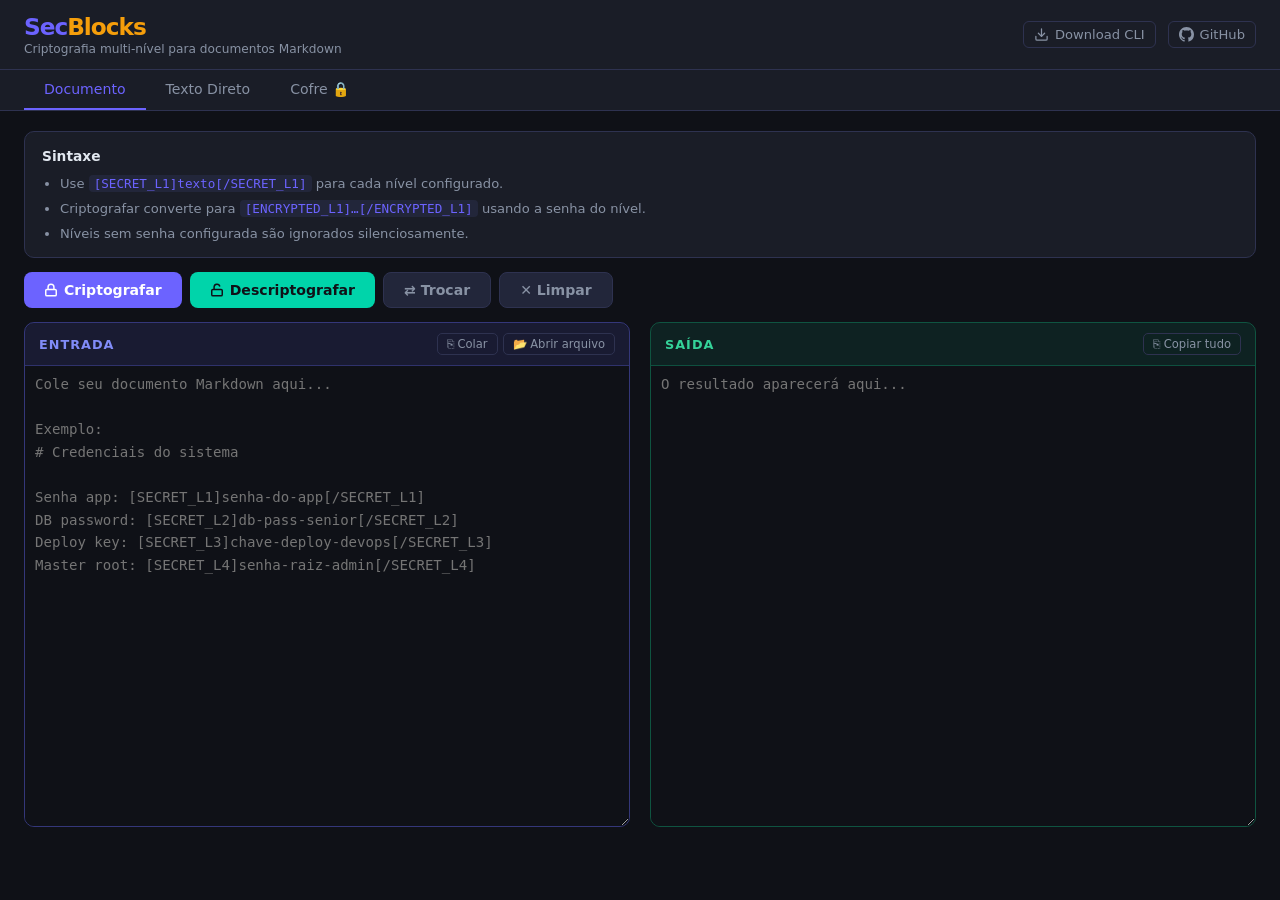
==== index.html @ f94dbf58 "deprecated deep-links in flavor to full-links" ====
<!DOCTYPE html>
<html lang="pt-BR">
<head>
  <meta charset="UTF-8" />
  <meta name="viewport" content="width=device-width, initial-scale=1.0" />
  <link rel="manifest" href="./manifest.json" />
  <meta name="theme-color" content="#6366f1" />
  <meta name="mobile-web-app-capable" content="yes" />
  <meta name="apple-mobile-web-app-capable" content="yes" />
  <meta name="apple-mobile-web-app-title" content="SecBlocks" />
  <link rel="apple-touch-icon" href="./icons/icon-192.png" />
  <title>SecBlocks — Criptografar Markdown</title>
  <link rel="stylesheet" href="./webui/styles.css" />
</head>
<body>

<header>
  <div>
    <div class="logo"><span class="sec">Sec</span><span class="blocks">Blocks</span></div>
    <div class="tagline">Criptografia multi-nível para documentos Markdown</div>
  </div>
  <div class="header-links">
    <a class="desktop-only" href="https://github.com/ricardojlrufino/SecBlocks/releases" target="_blank" rel="noopener">
      <svg xmlns="http://www.w3.org/2000/svg" width="15" height="15" viewBox="0 0 24 24" fill="none" stroke="currentColor" stroke-width="2" stroke-linecap="round" stroke-linejoin="round"><path d="M21 15v4a2 2 0 0 1-2 2H5a2 2 0 0 1-2-2v-4"/><polyline points="7 10 12 15 17 10"/><line x1="12" y1="15" x2="12" y2="3"/></svg>
      Download CLI
    </a>
    <a href="https://github.com/ricardojlrufino/SecBlocks" target="_blank" rel="noopener">
      <svg xmlns="http://www.w3.org/2000/svg" width="15" height="15" viewBox="0 0 24 24" fill="currentColor"><path d="M12 0C5.37 0 0 5.37 0 12c0 5.31 3.435 9.795 8.205 11.385.6.105.825-.255.825-.57 0-.285-.015-1.23-.015-2.235-3.015.555-3.795-.735-4.035-1.41-.135-.345-.72-1.41-1.23-1.695-.42-.225-1.02-.78-.015-.795.945-.015 1.62.87 1.845 1.23 1.08 1.815 2.805 1.305 3.495.99.105-.78.42-1.305.765-1.605-2.67-.3-5.46-1.335-5.46-5.925 0-1.305.465-2.385 1.23-3.225-.12-.3-.54-1.53.12-3.18 0 0 1.005-.315 3.3 1.23.96-.27 1.98-.405 3-.405s2.04.135 3 .405c2.295-1.56 3.3-1.23 3.3-1.23.66 1.65.24 2.88.12 3.18.765.84 1.23 1.905 1.23 3.225 0 4.605-2.805 5.625-5.475 5.925.435.375.81 1.095.81 2.22 0 1.605-.015 2.895-.015 3.3 0 .315.225.69.825.57A12.02 12.02 0 0 0 24 12c0-6.63-5.37-12-12-12z"/></svg>
      GitHub
    </a>
  </div>
</header>

<div class="tabs">
  <button class="tab-btn active" data-tab="document">Documento</button>
  <button class="tab-btn" data-tab="direct">Texto Direto</button>
  <button class="tab-btn" data-tab="vault">Cofre 🔒</button>
</div>

<div class="main">

  <!-- ── VAULT BANNER ── -->
  <div id="vault-banner" class="vault-banner">
    <span>🔒 Suas senhas estão salvas.</span>
    <button class="icon-btn" onclick="vaultUnlock()">Desbloquear cofre</button>
  </div>

  <!-- ── STATUS BAR ── -->
  <div class="status-bar" id="statusBar" style="display:none"></div>

  <!-- ══════════════ TAB: DOCUMENTO ══════════════ -->
  <div class="tab-panel active" id="tab-document">

    <div class="help-box">
      <h4>Sintaxe</h4>
      <ul>
        <li>Use <code>[SECRET_L1]texto[/SECRET_L1]</code> para cada nível configurado.</li>
        <li>Criptografar converte para <code>[ENCRYPTED_L1]…[/ENCRYPTED_L1]</code> usando a senha do nível.</li>
        <li>Níveis sem senha configurada são ignorados silenciosamente.</li>
      </ul>
    </div>

    <div class="actions">
      <button class="btn btn-encrypt" onclick="encryptDocument()">
        <svg width="14" height="14" viewBox="0 0 24 24" fill="none" stroke="currentColor" stroke-width="2.5"><rect x="3" y="11" width="18" height="11" rx="2"/><path d="M7 11V7a5 5 0 0 1 10 0v4"/></svg>
        Criptografar
      </button>
      <button class="btn btn-decrypt" onclick="decryptDocument()">
        <svg width="14" height="14" viewBox="0 0 24 24" fill="none" stroke="currentColor" stroke-width="2.5"><rect x="3" y="11" width="18" height="11" rx="2"/><path d="M7 11V7a5 5 0 0 1 9.9-1"/></svg>
        Descriptografar
      </button>
      <button class="btn btn-ghost" onclick="swapPanels()">⇄ Trocar</button>
      <button class="btn btn-ghost" onclick="clearAll()">✕ Limpar</button>
    </div>

    <div class="editor-grid">
      <div class="editor-box">
        <div class="editor-header">
          <span class="editor-title">Entrada</span>
          <div style="display:flex;gap:5px;">
            <button class="copy-btn" onclick="pasteFromClipboard()">⎘ Colar</button>
            <button class="copy-btn" onclick="openFile()">📂 Abrir arquivo</button>
            <input type="file" id="fileInput" accept=".md,.txt,text/plain,text/markdown"
                   style="display:none" onchange="loadFile(this)" />
          </div>
        </div>
        <textarea id="inputDoc" placeholder="Cole seu documento Markdown aqui...

Exemplo:
# Credenciais do sistema

Senha app: [SECRET_L1]senha-do-app[/SECRET_L1]
DB password: [SECRET_L2]db-pass-senior[/SECRET_L2]
Deploy key: [SECRET_L3]chave-deploy-devops[/SECRET_L3]
Master root: [SECRET_L4]senha-raiz-admin[/SECRET_L4]"></textarea>
      </div>

      <div class="editor-box">
        <div class="editor-header">
          <span class="editor-title">Saída</span>
          <div style="display:flex;gap:5px;">
            <button class="copy-btn" onclick="copyText('outputDoc')">⎘ Copiar tudo</button>
          </div>
        </div>
        <textarea id="outputDoc" placeholder="O resultado aparecerá aqui..." readonly></textarea>
      </div>
    </div>

  </div><!-- /tab-document -->

  <!-- ══════════════ TAB: TEXTO DIRETO ══════════════ -->
  <div class="tab-panel" id="tab-direct">

    <div class="help-box">
      <h4>Modo Texto Direto</h4>
      <ul>
        <li>Criptografe ou descriptografe texto avulso, sem precisar de um documento completo.</li>
        <li>Selecione o nível desejado — a senha configurada para ele será usada.</li>
        <li>Para descriptografar, cole o bloco <code>[ENCRYPTED_LX]…[/ENCRYPTED_LX]</code> — o nível é detectado automaticamente.</li>
      </ul>
    </div>

    <div class="direct-grid">
      <!-- ENCRYPT -->
      <div class="direct-box box-encrypt">
        <div class="direct-box-header">
          <svg width="16" height="16" viewBox="0 0 24 24" fill="none" stroke="currentColor" stroke-width="2.5"><rect x="3" y="11" width="18" height="11" rx="2"/><path d="M7 11V7a5 5 0 0 1 10 0v4"/></svg>
          <h3>Criptografar texto</h3>
        </div>
        <div class="direct-box-body">
          <div class="level-select-wrap">
            <label>Nível:</label>
            <select id="directLevel"></select>
          </div>

          <textarea id="directPlain" placeholder="Digite o texto a criptografar..."></textarea>

          <div class="row-btns">
            <button class="btn btn-encrypt" onclick="directEncrypt()">Criptografar</button>
            <button class="copy-btn" style="padding:7px 12px;" onclick="copyText('directEncResult')">⎘ Copiar</button>
            <button id="shareBtn" class="copy-btn" style="padding:7px 12px;display:none;" onclick="shareDirectLink()">🔗 Compartilhar</button>
          </div>

          <div class="editor-header"><span class="editor-title">Resultado</span></div>
          <textarea id="directEncResult" placeholder="[ENCRYPTED_LX]…[/ENCRYPTED_LX]"
                    readonly style="min-height:80px;font-size:0.78rem;"></textarea>
        </div>
      </div>

      <!-- DECRYPT -->
      <div class="direct-box box-decrypt">
        <div class="direct-box-header">
          <svg width="16" height="16" viewBox="0 0 24 24" fill="none" stroke="currentColor" stroke-width="2.5"><rect x="3" y="11" width="18" height="11" rx="2"/><path d="M7 11V7a5 5 0 0 1 9.9-1"/></svg>
          <h3>Descriptografar texto</h3>
        </div>
        <div class="direct-box-body">
          <p style="font-size:0.8rem;color:var(--muted);margin:0;">
            O nível é detectado automaticamente pela tag. Se colar apenas base64, selecione o nível manualmente.
          </p>

          <div class="level-select-wrap">
            <label>Nível (fallback):</label>
            <select id="directDecLevel"></select>
          </div>

          <textarea id="directCipher"
            placeholder="Cole [ENCRYPTED_L1]…[/ENCRYPTED_L1] ou outro nível..."></textarea>

          <div class="row-btns">
            <button class="btn btn-decrypt" onclick="directDecrypt()">Descriptografar</button>
            <button class="copy-btn" style="padding:7px 12px;" onclick="copyText('directDecResult')">⎘ Copiar</button>
          </div>

          <div class="editor-header"><span class="editor-title">Resultado</span></div>
          <textarea id="directDecResult" placeholder="Texto descriptografado aparecerá aqui..."
                    readonly style="min-height:80px;"></textarea>
        </div>
      </div>
    </div>

  </div><!-- /tab-direct -->

  <!-- ══════════════ TAB: COFRE ══════════════ -->
  <div class="tab-panel" id="tab-vault">

    <div class="vault-panel">
      <div id="vault-status-card"></div>
    </div>

    <!-- ── LEVELS PANEL ── -->
    <div class="levels-panel">
      <div class="levels-header" onclick="toggleLevels()">
        <div class="levels-title">
          <svg width="13" height="13" viewBox="0 0 24 24" fill="none" stroke="currentColor" stroke-width="2.5"><path d="M12 22s8-4 8-10V5l-8-3-8 3v7c0 6 8 10 8 10z"/></svg>
          Níveis de Segurança
          <span id="levelsSummary" style="font-weight:400;color:var(--muted);font-size:0.75rem;text-transform:none;letter-spacing:0;"></span>
        </div>
        <div style="display:flex;align-items:center;gap:8px;" onclick="event.stopPropagation()">
          <button class="icon-btn" onclick="openEnvFile()" title="Carregar senhas de um arquivo .env.secrets">📥 Carregar .env.secrets</button>
          <input type="file" id="envFileInput" accept=".env.secrets,.env,text/plain" style="display:none" onchange="loadEnvFile(this)" />
          <i class="chevron open" id="levelsChevron">▼</i>
        </div>
      </div>
      <div class="levels-body" id="levelsBody">
        <div id="levelsList"></div>

        <!-- Add level form -->
        <div class="add-level-row">
          <input type="text" id="newLevelId" placeholder="ex: L5" maxlength="6"
                 style="text-transform:uppercase;font-weight:700;"
                 onkeydown="if(event.key==='Enter') addLevel()" />
          <input type="text" id="newLevelDesc" placeholder="Descrição do nível..."
                 onkeydown="if(event.key==='Enter') addLevel()" />
          <button class="icon-btn" onclick="addLevel()">+ Adicionar nível</button>
        </div>
      </div>
    </div>

  </div><!-- /tab-vault -->

</div><!-- /main -->

<!-- ── VAULT MODAL ── -->
<div id="vault-modal-overlay" class="vault-modal-overlay" onclick="vaultModalBackdropClick(event)">
  <div class="vault-modal">
    <div class="vault-modal-header">
      <span id="vault-modal-title">Cofre</span>
      <button class="icon-btn" onclick="vaultHideModal()">✕</button>
    </div>
    <div class="vault-modal-body" id="vault-modal-body"></div>
  </div>
</div>
<script src="./webui/app.js"></script>
</body>
</html>
---- webui/styles.css ----
*, *::before, *::after { box-sizing: border-box; margin: 0; padding: 0; }

    :root {
      --bg: #0f1117;
      --surface: #1a1d27;
      --surface2: #22263a;
      --border: #2e3250;
      --accent: #6c63ff;
      --success: #00d4aa;
      --danger: #ff4d6d;
      --text: #e2e8f0;
      --muted: #8892a4;
      --font: 'Segoe UI', system-ui, sans-serif;
      --mono: 'Cascadia Code', 'Fira Code', 'Consolas', monospace;
      --z-modal: 1000;
    }

    body {
      background: var(--bg);
      color: var(--text);
      font-family: var(--font);
      min-height: 100vh;
      display: flex;
      flex-direction: column;
    }

    /* ── Header ── */
    header {
      background: var(--surface);
      border-bottom: 1px solid var(--border);
      padding: 13px 24px;
      display: flex;
      align-items: center;
      justify-content: space-between;
    }
    .logo { font-size: 1.45rem; font-weight: 800; letter-spacing: -1px; }
    .logo .sec { color: var(--accent); }
    .logo .blocks { color: #f59e0b; }
    .tagline { font-size: 0.76rem; color: var(--muted); margin-top: 2px; }
    .header-links { display: flex; gap: 12px; align-items: center; }
    .header-links a {
      display: flex; align-items: center; gap: 6px;
      font-size: 0.82rem; color: var(--muted); text-decoration: none;
      padding: 5px 10px; border-radius: 6px; border: 1px solid var(--border);
      transition: color 0.2s, border-color 0.2s;
    }
    .header-links a:hover { color: var(--accent); border-color: var(--accent); }
    .header-links a svg { flex-shrink: 0; }
    @media (max-width: 600px) { .header-links a.desktop-only { display: none; } }

    /* ── Tabs ── */
    .tabs {
      display: flex;
      background: var(--surface);
      border-bottom: 1px solid var(--border);
      padding: 0 24px;
    }
    .tab-btn {
      padding: 11px 20px;
      background: none;
      border: none;
      border-bottom: 2px solid transparent;
      color: var(--muted);
      font-size: 0.88rem;
      cursor: pointer;
      transition: all 0.2s;
      font-family: var(--font);
    }
    .tab-btn:hover { color: var(--text); }
    .tab-btn.active { color: var(--accent); border-bottom-color: var(--accent); }

    .main { flex: 1; padding: 20px 24px; max-width: 1280px; margin: 0 auto; width: 100%; }

    .tab-panel { display: none; }
    .tab-panel.active { display: block; }

    /* ── Levels panel ── */
    .levels-panel {
      background: var(--surface);
      border: 1px solid var(--border);
      border-radius: 10px;
      margin-bottom: 14px;
      overflow: hidden;
    }

    .levels-header {
      display: flex;
      align-items: center;
      justify-content: space-between;
      padding: 11px 16px;
      cursor: pointer;
      user-select: none;
      gap: 10px;
    }
    .levels-header:hover { background: var(--surface2); }

    .levels-title {
      font-size: 0.82rem;
      font-weight: 600;
      color: var(--muted);
      text-transform: uppercase;
      letter-spacing: 0.5px;
      display: flex;
      align-items: center;
      gap: 8px;
    }

    .levels-body {
      border-top: 1px solid var(--border);
      padding: 12px 14px;
      display: flex;
      flex-direction: column;
      gap: 8px;
    }
    .levels-body.collapsed { display: none; }

    .level-row {
      display: grid;
      grid-template-columns: auto 1fr auto auto;
      gap: 10px;
      align-items: center;
      background: var(--surface2);
      border: 1px solid var(--border);
      border-radius: 8px;
      padding: 8px 12px;
    }

    .level-badge {
      font-family: var(--mono);
      font-size: 0.78rem;
      font-weight: 700;
      padding: 3px 9px;
      border-radius: 5px;
      letter-spacing: 0.3px;
      white-space: nowrap;
    }

    .level-info {
      display: flex;
      flex-direction: column;
      gap: 1px;
      min-width: 0;
    }
    .level-desc {
      font-size: 0.82rem;
      color: var(--text);
      white-space: nowrap;
      overflow: hidden;
      text-overflow: ellipsis;
    }
    .level-tag {
      font-family: var(--mono);
      font-size: 0.72rem;
      color: var(--muted);
    }

    .level-pass-wrap {
      display: flex;
      gap: 5px;
      align-items: center;
      min-width: 200px;
    }

    input[type="password"], input[type="text"], textarea {
      background: var(--bg);
      border: 1px solid var(--border);
      border-radius: 6px;
      color: var(--text);
      font-family: var(--mono);
      font-size: 0.88rem;
      padding: 7px 10px;
      outline: none;
      transition: border-color 0.2s;
      width: 100%;
    }
    input:focus, textarea:focus { border-color: var(--accent); }

    .icon-btn {
      background: var(--surface);
      border: 1px solid var(--border);
      border-radius: 6px;
      color: var(--muted);
      cursor: pointer;
      font-size: 0.82rem;
      padding: 6px 9px;
      white-space: nowrap;
      transition: all 0.2s;
      flex-shrink: 0;
    }
    .icon-btn:hover { border-color: var(--accent); color: var(--text); }
    .icon-btn.del:hover { border-color: var(--danger); color: var(--danger); }

    /* Add-level form */
    .add-level-row {
      display: grid;
      grid-template-columns: 80px 1fr auto;
      gap: 8px;
      align-items: center;
      padding-top: 4px;
      border-top: 1px solid var(--border);
      margin-top: 4px;
    }
    .add-level-row input[type="text"] { font-size: 0.85rem; }

    @media (max-width: 600px) {
      /* level-row: badge + info na 1ª linha, senha abaixo; delete oculto */
      .level-row {
        grid-template-columns: auto 1fr;
      }
      .level-row .icon-btn.del { display: none; }
      .level-pass-wrap {
        grid-column: 1 / -1;
        min-width: 0;
      }

      /* add-level: inputs na 1ª linha, botão na 2ª */
      .add-level-row {
        grid-template-columns: 70px 1fr;
      }
      .add-level-row .icon-btn {
        grid-column: 1 / -1;
      }

      /* header: permite quebrar se necessário */
      .levels-header { flex-wrap: wrap; gap: 8px; }
    }

    /* ── Status bar ── */
    .status-bar {
      background: var(--surface);
      border: 1px solid var(--border);
      border-radius: 8px;
      padding: 9px 14px;
      font-size: 0.82rem;
      color: var(--muted);
      margin-bottom: 14px;
      min-height: 37px;
      display: flex;
      align-items: center;
      gap: 8px;
    }
    .status-bar.ok   { border-color: var(--success); color: var(--success); }
    .status-bar.err  { border-color: var(--danger);  color: var(--danger);  }
    .status-bar.info { border-color: var(--accent);  color: var(--accent);  }

    /* ── Action buttons ── */
    .actions { display: flex; gap: 8px; margin-bottom: 14px; flex-wrap: wrap; }

    .btn {
      padding: 9px 20px;
      border-radius: 8px;
      border: none;
      cursor: pointer;
      font-size: 0.88rem;
      font-family: var(--font);
      font-weight: 600;
      transition: all 0.15s;
      display: flex;
      align-items: center;
      gap: 6px;
    }
    .btn:hover { transform: translateY(-1px); filter: brightness(1.1); }
    .btn:disabled { opacity: 0.4; cursor: not-allowed; transform: none !important; filter: none !important; }

    .btn-encrypt { background: var(--accent); color: #fff; }
    .btn-decrypt { background: var(--success); color: #0f1117; }
    .btn-ghost {
      background: var(--surface2);
      border: 1px solid var(--border);
      color: var(--muted);
    }
    .btn-ghost:hover { border-color: var(--accent); color: var(--text); }

    /* ── Editor ── */
    .editor-grid {
      display: grid;
      grid-template-columns: 1fr 1fr;
      gap: 20px;
    }
    @media (max-width: 800px) { .editor-grid { grid-template-columns: 1fr; } }

    .editor-box {
      display: flex;
      flex-direction: column;
      gap: 0;
      border-radius: 10px;
      overflow: hidden;
      border: 1px solid var(--border);
    }

    /* ENTRADA — azul/roxo */
    .editor-box:first-child { border-color: rgba(99,102,241,0.45); }
    .editor-box:first-child .editor-header {
      background: rgba(99,102,241,0.12);
      border-bottom: 1px solid rgba(99,102,241,0.3);
    }
    .editor-box:first-child .editor-title { color: #818cf8; }

    /* SAÍDA — verde */
    .editor-box:last-child { border-color: rgba(16,185,129,0.4); }
    .editor-box:last-child .editor-header {
      background: rgba(16,185,129,0.1);
      border-bottom: 1px solid rgba(16,185,129,0.3);
    }
    .editor-box:last-child .editor-title { color: #34d399; }

    .editor-header {
      display: flex;
      justify-content: space-between;
      align-items: center;
      padding: 10px 14px;
    }
    .editor-title {
      font-size: 0.8rem;
      font-weight: 700;
      text-transform: uppercase;
      letter-spacing: 1px;
    }

    .editor-box textarea {
      border: none !important;
      border-radius: 0 !important;
      outline: none !important;
    }

    .copy-btn {
      background: none;
      border: 1px solid var(--border);
      border-radius: 5px;
      color: var(--muted);
      cursor: pointer;
      font-size: 0.72rem;
      padding: 3px 9px;
      transition: all 0.2s;
      font-family: var(--font);
    }
    .copy-btn:hover { border-color: var(--success); color: var(--success); }
    .copy-btn.copied { border-color: var(--success); color: var(--success); }

    textarea {
      flex: 1;
      min-height: 460px;
      resize: vertical;
      line-height: 1.6;
    }

    /* ── Help box ── */
    .help-box {
      background: var(--surface);
      border: 1px solid var(--border);
      border-radius: 10px;
      padding: 13px 17px;
      margin-bottom: 14px;
      font-size: 0.82rem;
      line-height: 1.6;
      color: var(--muted);
    }
    .help-box h4 { color: var(--text); margin-bottom: 6px; font-size: 0.86rem; }
    .help-box code {
      font-family: var(--mono);
      background: var(--surface2);
      padding: 1px 5px;
      border-radius: 4px;
      font-size: 0.79rem;
      color: var(--accent);
    }
    .help-box ul { padding-left: 18px; display: flex; flex-direction: column; gap: 4px; }

    /* ── Direct mode ── */
    .direct-grid {
      display: grid;
      grid-template-columns: 1fr 1fr;
      gap: 16px;
    }
    @media (max-width: 800px) { .direct-grid { grid-template-columns: 1fr; } }

    .direct-box {
      background: var(--surface);
      border: 1px solid var(--border);
      border-radius: 10px;
      overflow: hidden;
      display: flex;
      flex-direction: column;
      gap: 0;
    }
    .direct-box-header {
      display: flex;
      align-items: center;
      gap: 10px;
      padding: 12px 16px;
      border-bottom: 1px solid var(--border);
    }
    .direct-box-header svg { flex-shrink: 0; }
    .direct-box-header h3 {
      font-size: 0.9rem;
      font-weight: 700;
      margin: 0;
      letter-spacing: -0.2px;
    }
    .direct-box-body {
      padding: 16px;
      display: flex;
      flex-direction: column;
      gap: 10px;
    }
    .direct-box textarea { min-height: 110px; }

    /* Encrypt — azul/roxo */
    .direct-box.box-encrypt { border-color: rgba(99,102,241,0.45); }
    .direct-box.box-encrypt .direct-box-header {
      background: rgba(99,102,241,0.12);
      border-bottom-color: rgba(99,102,241,0.3);
    }
    .direct-box.box-encrypt .direct-box-header h3 { color: #818cf8; }
    .direct-box.box-encrypt .direct-box-header svg { color: #818cf8; }

    /* Decrypt — verde */
    .direct-box.box-decrypt { border-color: rgba(16,185,129,0.4); }
    .direct-box.box-decrypt .direct-box-header {
      background: rgba(16,185,129,0.1);
      border-bottom-color: rgba(16,185,129,0.3);
    }
    .direct-box.box-decrypt .direct-box-header h3 { color: #34d399; }
    .direct-box.box-decrypt .direct-box-header svg { color: #34d399; }

    .level-select-wrap {
      display: flex;
      align-items: center;
      gap: 8px;
      flex-wrap: wrap;
    }
    .level-select-wrap label { font-size: 0.78rem; color: var(--muted); white-space: nowrap; }
    select {
      background: var(--bg);
      border: 1px solid var(--border);
      border-radius: 6px;
      color: var(--text);
      font-family: var(--mono);
      font-size: 0.84rem;
      padding: 6px 10px;
      outline: none;
      cursor: pointer;
    }
    select:focus { border-color: var(--accent); }

    .row-btns { display: flex; gap: 8px; align-items: center; flex-wrap: wrap; }

    /* chevron */
    .chevron { transition: transform 0.2s; font-style: normal; font-size: 0.75rem; color: var(--muted); }
    .chevron.open { transform: rotate(180deg); }

    /* ── Vault Banner ── */
    .vault-banner {
      display: none;
      align-items: center;
      justify-content: space-between;
      gap: 10px;
      background: var(--surface);
      border: 1px solid var(--accent);
      border-radius: 8px;
      padding: 9px 14px;
      font-size: 0.82rem;
      color: var(--accent);
      margin-bottom: 14px;
    }
    .vault-banner span { display: flex; align-items: center; gap: 6px; }

    /* ── Vault Tab Panel ── */
    .vault-panel {
      max-width: 560px;
      margin: 40px auto 0;
      display: flex;
      flex-direction: column;
      align-items: center;
      gap: 16px;
      text-align: center;
    }
    .vault-state-icon { font-size: 3rem; line-height: 1; }
    .vault-state-title { font-size: 1.1rem; font-weight: 700; color: var(--text); margin: 0; }
    .vault-state-desc { font-size: 0.85rem; color: var(--muted); margin: 0; }
    .vault-actions { display: flex; gap: 8px; flex-wrap: wrap; justify-content: center; }

    /* ── Vault Buttons ── */
    .btn-vault  { background: var(--accent); color: #fff; }
    .btn-danger { background: var(--danger);  color: #fff; }

    /* ── Vault Modal ── */
    .vault-modal-overlay {
      display: none;
      position: fixed;
      inset: 0;
      background: rgba(0,0,0,.65);
      z-index: var(--z-modal);
      align-items: center;
      justify-content: center;
    }
    .vault-modal {
      background: var(--surface);
      border: 1px solid var(--border);
      border-radius: 12px;
      padding: 24px;
      min-width: min(320px, 90vw);
      max-width: 420px;
      width: 90%;
      display: flex;
      flex-direction: column;
      gap: 16px;
    }
    .vault-modal-header {
      display: flex;
      align-items: center;
      justify-content: space-between;
    }
    .vault-modal-header span {
      font-weight: 700;
      font-size: 1rem;
      color: var(--text);
    }
    .vault-modal-body { display: flex; flex-direction: column; gap: 12px; }
    .vault-modal-msg  { color: var(--muted); font-size: 0.88rem; margin: 0; }
    .vault-modal-hint { color: var(--muted); font-size: 0.82rem; margin: 0; }
    .vault-modal-btns { display: flex; gap: 8px; flex-wrap: wrap; }

    /* ── PIN Input ── */
    .vault-pin-wrap { display: flex; flex-direction: column; gap: 4px; }
    .vault-pin-wrap label { font-size: 0.8rem; color: var(--muted); }
    .vault-pin-input { letter-spacing: 4px; font-size: 1.1rem; text-align: center; }
    .vault-pin-err  { color: var(--danger); font-size: 0.8rem; margin: 0; }
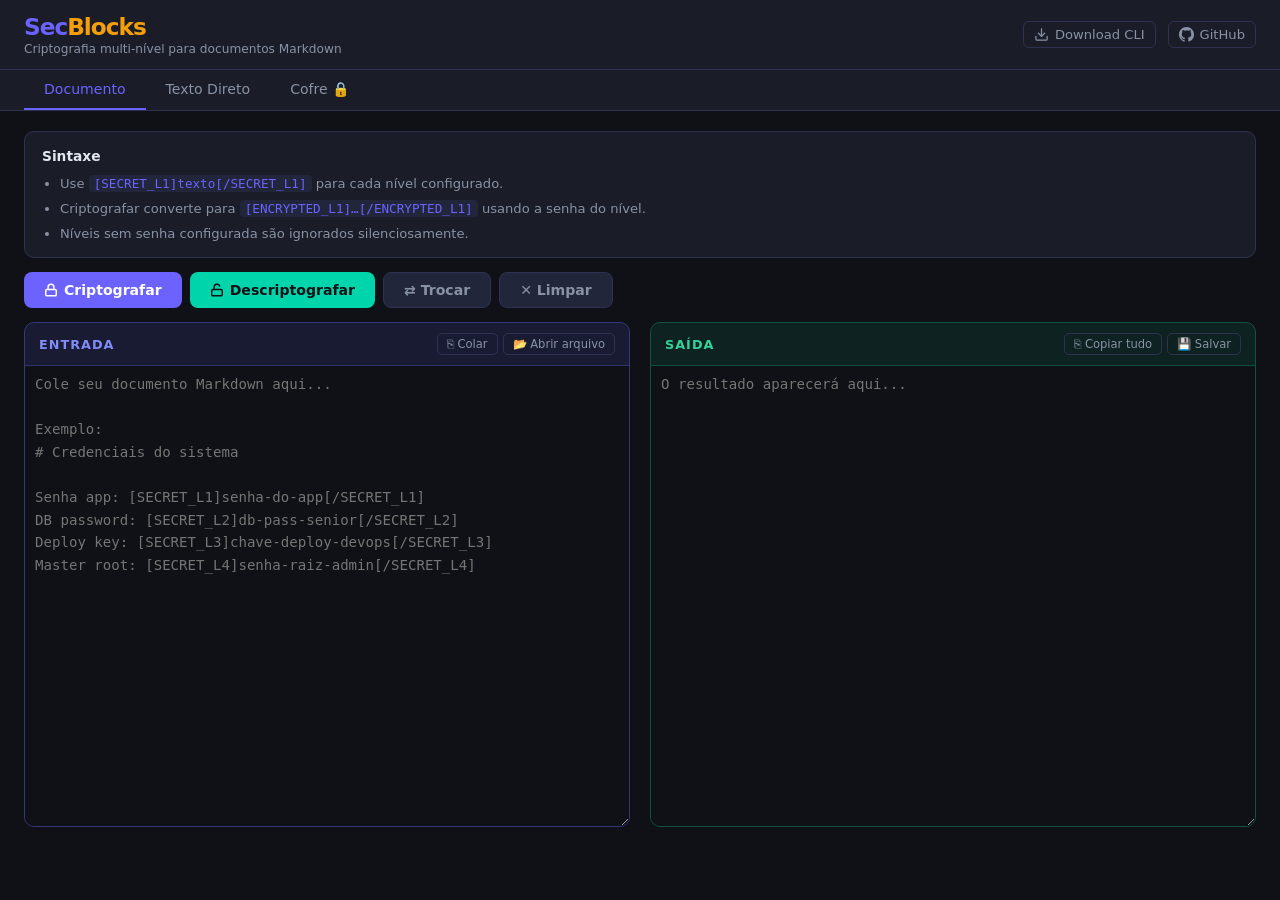
==== commit 068e4ec5: "fix: save keys on  vault creation" ====
--- a/index.html
+++ b/index.html
@@ -100,6 +100,7 @@
           <span class="editor-title">Saída</span>
           <div style="display:flex;gap:5px;">
             <button class="copy-btn" onclick="copyText('outputDoc')">⎘ Copiar tudo</button>
+            <button class="copy-btn" onclick="saveFile('outputDoc')">💾 Salvar</button>
           </div>
         </div>
         <textarea id="outputDoc" placeholder="O resultado aparecerá aqui..." readonly></textarea>
@@ -183,12 +184,14 @@
   <!-- ══════════════ TAB: COFRE ══════════════ -->
   <div class="tab-panel" id="tab-vault">
 
-    <div class="vault-panel">
-      <div id="vault-status-card"></div>
-    </div>
-
-    <!-- ── LEVELS PANEL ── -->
-    <div class="levels-panel">
+    <div class="vault-layout">
+
+      <div class="vault-panel">
+        <div id="vault-status-card"></div>
+      </div>
+
+      <!-- ── LEVELS PANEL ── -->
+      <div class="levels-panel">
       <div class="levels-header" onclick="toggleLevels()">
         <div class="levels-title">
           <svg width="13" height="13" viewBox="0 0 24 24" fill="none" stroke="currentColor" stroke-width="2.5"><path d="M12 22s8-4 8-10V5l-8-3-8 3v7c0 6 8 10 8 10z"/></svg>
@@ -213,8 +216,13 @@
                  onkeydown="if(event.key==='Enter') addLevel()" />
           <button class="icon-btn" onclick="addLevel()">+ Adicionar nível</button>
         </div>
-      </div>
-    </div>
+        <div id="vault-save-wrap" style="display:none;padding-top:4px;border-top:1px solid var(--border);margin-top:4px;">
+          <button class="btn btn-vault" style="width:100%;" onclick="vaultSave()">Salvar no cofre</button>
+        </div>
+      </div>
+    </div><!-- /levels-panel -->
+
+    </div><!-- /vault-layout -->
 
   </div><!-- /tab-vault -->
 
@@ -230,6 +238,7 @@
     <div class="vault-modal-body" id="vault-modal-body"></div>
   </div>
 </div>
+<script src="./webui/qrcode.min.js"></script>
 <script src="./webui/app.js"></script>
 </body>
 </html>
--- a/webui/styles.css
+++ b/webui/styles.css
@@ -465,24 +465,112 @@
     }
     .vault-banner span { display: flex; align-items: center; gap: 6px; }
 
+    /* ── Vault Layout ── */
+    .vault-layout {
+      display: grid;
+      grid-template-columns: 380px 1fr;
+      gap: 20px;
+      align-items: start;
+    }
+    @media (max-width: 800px) {
+      .vault-layout { grid-template-columns: 1fr; }
+    }
+
     /* ── Vault Tab Panel ── */
     .vault-panel {
-      max-width: 560px;
-      margin: 40px auto 0;
-      display: flex;
-      flex-direction: column;
-      align-items: center;
-      gap: 16px;
+      position: sticky;
+      top: 16px;
+    }
+
+    .vault-card {
+      background: var(--surface);
+      border: 1px solid var(--border);
+      border-radius: 16px;
+      padding: 32px 28px 24px;
+      display: flex;
+      flex-direction: column;
+      align-items: center;
+      gap: 0;
       text-align: center;
-    }
-    .vault-state-icon { font-size: 3rem; line-height: 1; }
-    .vault-state-title { font-size: 1.1rem; font-weight: 700; color: var(--text); margin: 0; }
-    .vault-state-desc { font-size: 0.85rem; color: var(--muted); margin: 0; }
+      position: relative;
+      overflow: hidden;
+    }
+    .vault-card::before {
+      content: '';
+      position: absolute;
+      inset: 0;
+      border-radius: 16px;
+      opacity: 0.06;
+      pointer-events: none;
+    }
+
+    /* state: empty */
+    .vault-card--empty { border-color: var(--border); }
+    .vault-card--empty::before { background: var(--muted); }
+    .vault-card--empty .vault-card-icon-wrap { background: rgba(136,146,164,0.12); border-color: rgba(136,146,164,0.2); }
+    .vault-card--empty .vault-card-icon { filter: grayscale(1) opacity(0.5); }
+
+    /* state: locked */
+    .vault-card--locked { border-color: rgba(108,99,255,0.4); }
+    .vault-card--locked::before { background: var(--accent); }
+    .vault-card--locked .vault-card-icon-wrap { background: rgba(108,99,255,0.12); border-color: rgba(108,99,255,0.3); }
+
+    /* state: unlocked */
+    .vault-card--unlocked { border-color: rgba(0,212,170,0.4); }
+    .vault-card--unlocked::before { background: var(--success); }
+    .vault-card--unlocked .vault-card-icon-wrap { background: rgba(0,212,170,0.12); border-color: rgba(0,212,170,0.3); }
+
+    .vault-card-icon-wrap {
+      width: 72px;
+      height: 72px;
+      border-radius: 50%;
+      border: 1px solid transparent;
+      display: flex;
+      align-items: center;
+      justify-content: center;
+      margin-bottom: 18px;
+    }
+    .vault-card-icon { font-size: 2.2rem; line-height: 1; }
+
+    .vault-card-title {
+      font-size: 1.15rem;
+      font-weight: 700;
+      color: var(--text);
+      margin: 0 0 6px;
+    }
+    .vault-card-desc {
+      font-size: 0.84rem;
+      color: var(--muted);
+      margin: 0 0 20px;
+      line-height: 1.5;
+    }
+
+    .vault-card-badge {
+      display: inline-flex;
+      align-items: center;
+      gap: 5px;
+      font-size: 0.75rem;
+      font-weight: 600;
+      padding: 3px 10px;
+      border-radius: 20px;
+      margin-bottom: 20px;
+    }
+    .vault-card--locked  .vault-card-badge { background: rgba(108,99,255,0.15); color: #a5b4fc; border: 1px solid rgba(108,99,255,0.3); }
+    .vault-card--unlocked .vault-card-badge { background: rgba(0,212,170,0.12); color: var(--success); border: 1px solid rgba(0,212,170,0.3); }
+
+    .vault-card-divider {
+      width: 100%;
+      height: 1px;
+      background: var(--border);
+      margin-bottom: 18px;
+    }
+
     .vault-actions { display: flex; gap: 8px; flex-wrap: wrap; justify-content: center; }
 
     /* ── Vault Buttons ── */
     .btn-vault  { background: var(--accent); color: #fff; }
-    .btn-danger { background: var(--danger);  color: #fff; }
+    .btn-danger { background: transparent; color: var(--danger); border: 1px solid rgba(255,77,109,0.4); }
+    .btn-danger:hover { background: rgba(255,77,109,0.1); }
 
     /* ── Vault Modal ── */
     .vault-modal-overlay {
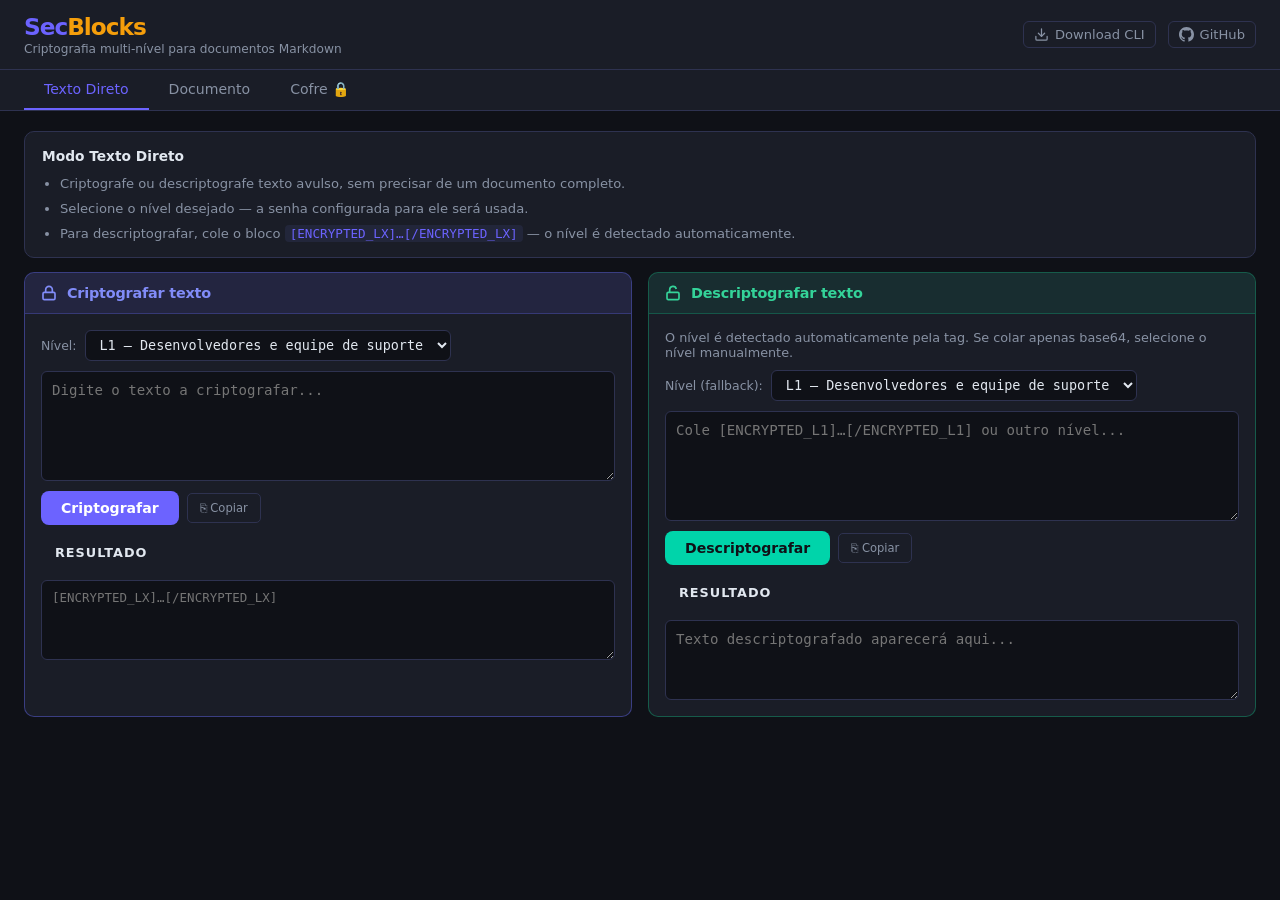
==== commit c6933200: "fix: UX improvements and test files" ====
--- a/index.html
+++ b/index.html
@@ -32,8 +32,8 @@
 </header>
 
 <div class="tabs">
-  <button class="tab-btn active" data-tab="document">Documento</button>
-  <button class="tab-btn" data-tab="direct">Texto Direto</button>
+  <button class="tab-btn active" data-tab="direct">Texto Direto</button>
+  <button class="tab-btn" data-tab="document">Documento</button>
   <button class="tab-btn" data-tab="vault">Cofre 🔒</button>
 </div>
 
@@ -49,7 +49,7 @@
   <div class="status-bar" id="statusBar" style="display:none"></div>
 
   <!-- ══════════════ TAB: DOCUMENTO ══════════════ -->
-  <div class="tab-panel active" id="tab-document">
+  <div class="tab-panel" id="tab-document">
 
     <div class="help-box">
       <h4>Sintaxe</h4>
@@ -110,7 +110,7 @@
   </div><!-- /tab-document -->
 
   <!-- ══════════════ TAB: TEXTO DIRETO ══════════════ -->
-  <div class="tab-panel" id="tab-direct">
+  <div class="tab-panel active" id="tab-direct">
 
     <div class="help-box">
       <h4>Modo Texto Direto</h4>
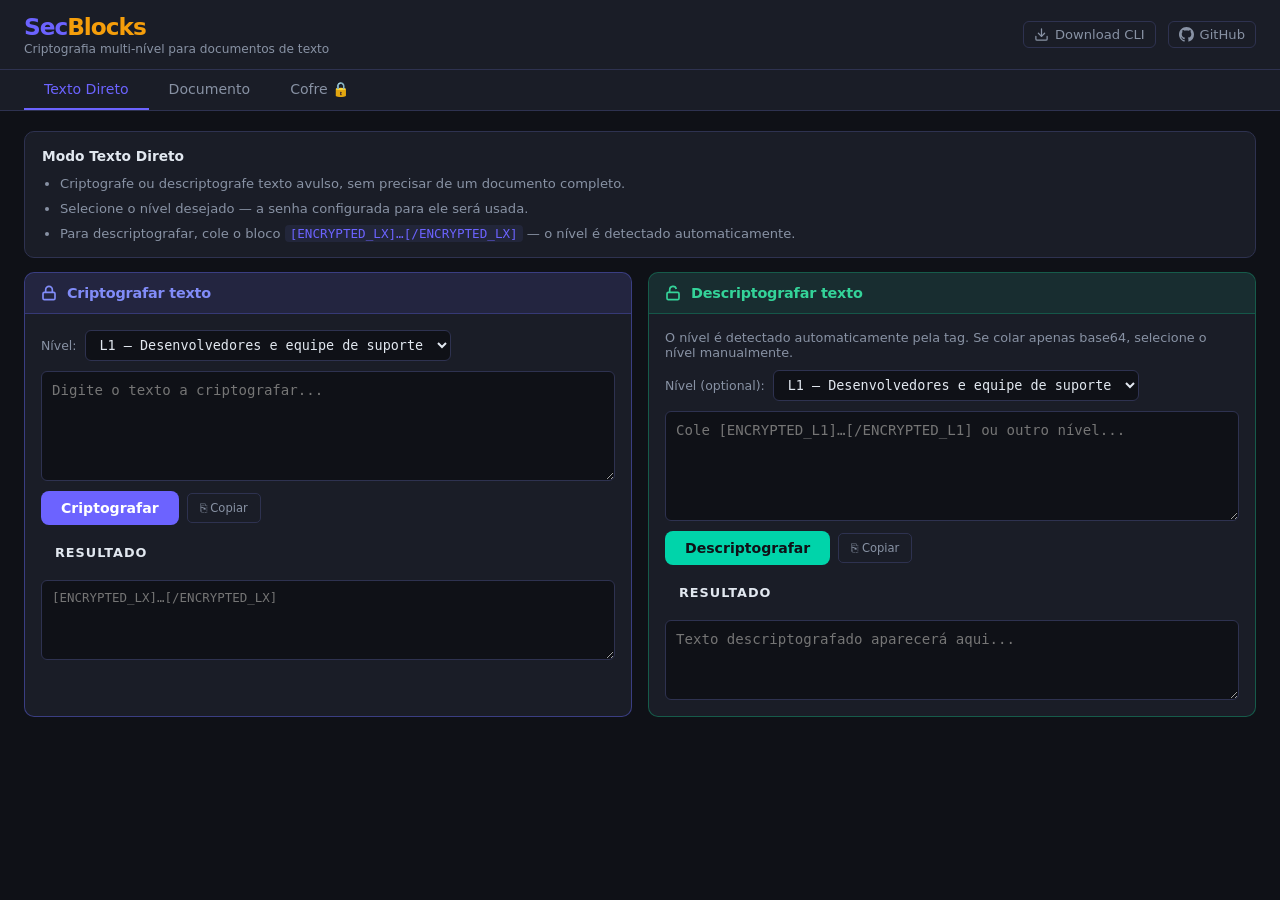
==== commit 351965ae: "update: texts" ====
--- a/index.html
+++ b/index.html
@@ -17,7 +17,7 @@
 <header>
   <div>
     <div class="logo"><span class="sec">Sec</span><span class="blocks">Blocks</span></div>
-    <div class="tagline">Criptografia multi-nível para documentos Markdown</div>
+    <div class="tagline">Criptografia multi-nível para documentos de texto</div>
   </div>
   <div class="header-links">
     <a class="desktop-only" href="https://github.com/ricardojlrufino/SecBlocks/releases" target="_blank" rel="noopener">
@@ -160,7 +160,7 @@
           </p>
 
           <div class="level-select-wrap">
-            <label>Nível (fallback):</label>
+            <label>Nível (optional):</label>
             <select id="directDecLevel"></select>
           </div>
 
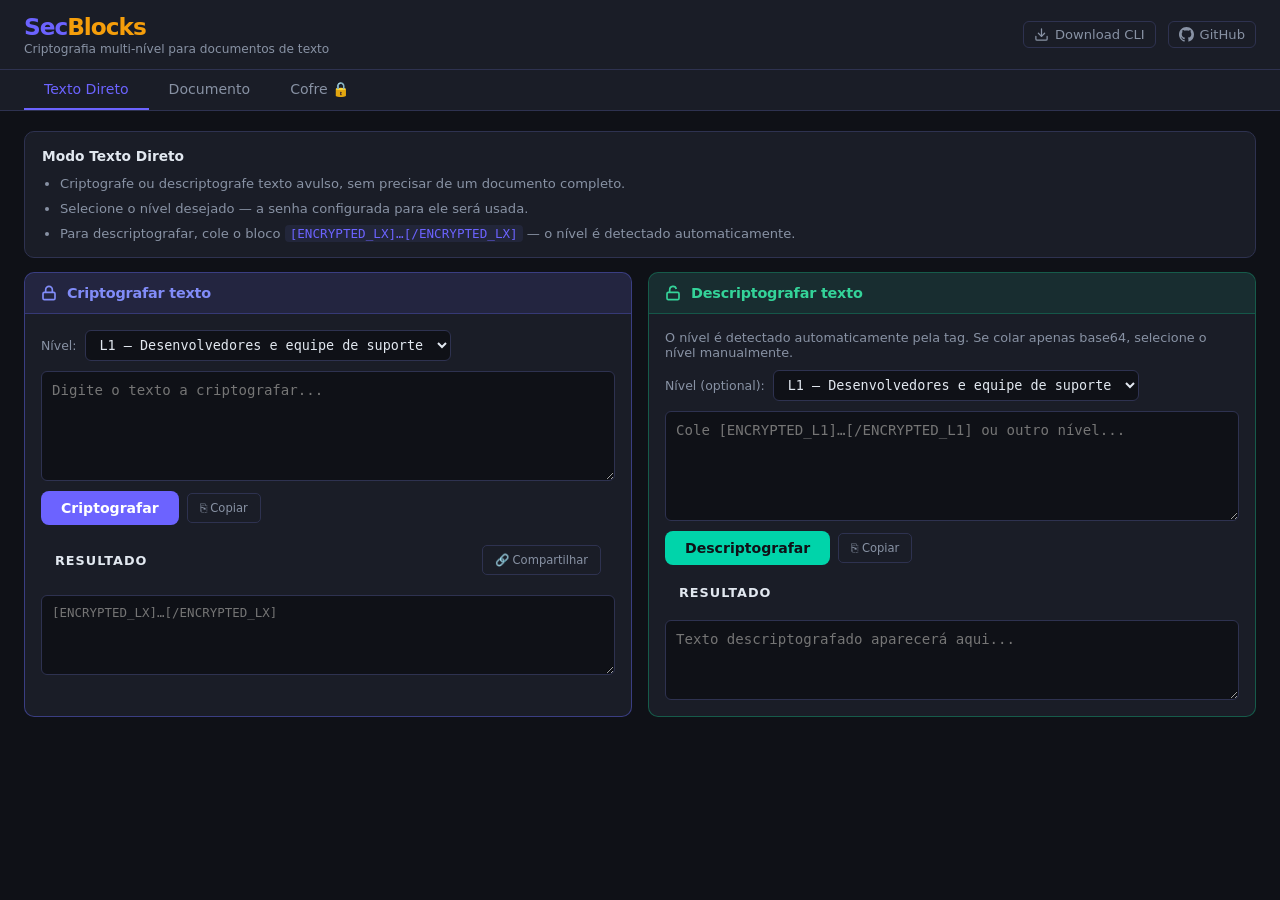
==== commit e9681c54: "feat: share qrcode, and change shared link spec" ====
--- a/index.html
+++ b/index.html
@@ -9,7 +9,18 @@
   <meta name="apple-mobile-web-app-capable" content="yes" />
   <meta name="apple-mobile-web-app-title" content="SecBlocks" />
   <link rel="apple-touch-icon" href="./icons/icon-192.png" />
-  <title>SecBlocks — Criptografar Markdown</title>
+  <title>SecBlocks — Secure Shared Texts</title>
+
+  <!-- Open Graph / WhatsApp preview -->
+  <meta property="og:type"        content="website" />
+  <meta property="og:site_name"   content="SecBlocks" />
+  <meta property="og:title"       content="SecBlocks — Secure Shared Text" />
+  <meta property="og:description" content="Multi-level encryption for texts with shareable links. Open this link to decrypt the content.. Open this link to decrypt the content." />
+  <meta property="og:url"         content="https://ricardojlrufino.github.io/SecBlocks/" />
+  <meta property="og:image"       content="https://ricardojlrufino.github.io/SecBlocks/icons/icon-192.png" />
+  <meta property="og:image:width"  content="192" />
+  <meta property="og:image:height" content="192" />
+
   <link rel="stylesheet" href="./webui/styles.css" />
 </head>
 <body>
@@ -121,9 +132,14 @@
       </ul>
     </div>
 
+    <div class="direct-subtabs">
+      <button class="direct-subtab active" data-box="encrypt">Criptografar</button>
+      <button class="direct-subtab" data-box="decrypt">Descriptografar</button>
+    </div>
+
     <div class="direct-grid">
       <!-- ENCRYPT -->
-      <div class="direct-box box-encrypt">
+      <div class="direct-box box-encrypt" id="direct-box-encrypt">
         <div class="direct-box-header">
           <svg width="16" height="16" viewBox="0 0 24 24" fill="none" stroke="currentColor" stroke-width="2.5"><rect x="3" y="11" width="18" height="11" rx="2"/><path d="M7 11V7a5 5 0 0 1 10 0v4"/></svg>
           <h3>Criptografar texto</h3>
@@ -139,17 +155,19 @@
           <div class="row-btns">
             <button class="btn btn-encrypt" onclick="directEncrypt()">Criptografar</button>
             <button class="copy-btn" style="padding:7px 12px;" onclick="copyText('directEncResult')">⎘ Copiar</button>
-            <button id="shareBtn" class="copy-btn" style="padding:7px 12px;display:none;" onclick="shareDirectLink()">🔗 Compartilhar</button>
-          </div>
-
-          <div class="editor-header"><span class="editor-title">Resultado</span></div>
+          </div>
+          
+          <div class="editor-header">
+            <span class="editor-title">Resultado</span>
+            <button id="shareBtn" class="copy-btn" style="padding:7px 12px" onclick="shareDirectLink()">🔗 Compartilhar</button>
+          </div>
           <textarea id="directEncResult" placeholder="[ENCRYPTED_LX]…[/ENCRYPTED_LX]"
                     readonly style="min-height:80px;font-size:0.78rem;"></textarea>
         </div>
       </div>
 
       <!-- DECRYPT -->
-      <div class="direct-box box-decrypt">
+      <div class="direct-box box-decrypt" id="direct-box-decrypt">
         <div class="direct-box-header">
           <svg width="16" height="16" viewBox="0 0 24 24" fill="none" stroke="currentColor" stroke-width="2.5"><rect x="3" y="11" width="18" height="11" rx="2"/><path d="M7 11V7a5 5 0 0 1 9.9-1"/></svg>
           <h3>Descriptografar texto</h3>
@@ -170,6 +188,7 @@
           <div class="row-btns">
             <button class="btn btn-decrypt" onclick="directDecrypt()">Descriptografar</button>
             <button class="copy-btn" style="padding:7px 12px;" onclick="copyText('directDecResult')">⎘ Copiar</button>
+            <button id="scan-qr-btn" class="copy-btn" style="padding:7px 12px;display:none;" onclick="openQRScanner()">📷 Scan QR</button>
           </div>
 
           <div class="editor-header"><span class="editor-title">Resultado</span></div>
--- a/webui/styles.css
+++ b/webui/styles.css
@@ -366,13 +366,43 @@
     }
     .help-box ul { padding-left: 18px; display: flex; flex-direction: column; gap: 4px; }
 
+    /* ── Direct mode sub-tabs (mobile only) ── */
+    .direct-subtabs {
+      display: none;
+      gap: 0;
+      margin-bottom: 12px;
+      background: var(--surface);
+      border: 1px solid var(--border);
+      border-radius: 8px;
+      overflow: hidden;
+    }
+    .direct-subtab {
+      flex: 1;
+      padding: 10px;
+      background: none;
+      border: none;
+      color: var(--muted);
+      font-size: 0.88rem;
+      font-family: var(--font);
+      font-weight: 600;
+      cursor: pointer;
+      transition: all 0.2s;
+    }
+    .direct-subtab.active { background: var(--surface2); color: var(--text); }
+    .direct-subtab:first-child { border-right: 1px solid var(--border); }
+
     /* ── Direct mode ── */
     .direct-grid {
       display: grid;
       grid-template-columns: 1fr 1fr;
       gap: 16px;
     }
-    @media (max-width: 800px) { .direct-grid { grid-template-columns: 1fr; } }
+    @media (max-width: 800px) {
+      .direct-subtabs { display: flex; }
+      .direct-grid { grid-template-columns: 1fr; }
+      .direct-grid .direct-box { display: none; }
+      .direct-grid .direct-box.direct-active { display: flex; }
+    }
 
     .direct-box {
       background: var(--surface);
@@ -613,4 +643,61 @@
     .vault-pin-wrap { display: flex; flex-direction: column; gap: 4px; }
     .vault-pin-wrap label { font-size: 0.8rem; color: var(--muted); }
     .vault-pin-input { letter-spacing: 4px; font-size: 1.1rem; text-align: center; }
-    .vault-pin-err  { color: var(--danger); font-size: 0.8rem; margin: 0; }+    .vault-pin-err  { color: var(--danger); font-size: 0.8rem; margin: 0; }
+
+    /* ── QR Scanner ── */
+    .qr-scanner-wrap {
+      position: relative;
+      border-radius: 10px;
+      overflow: hidden;
+      background: #000;
+      aspect-ratio: 1;
+      width: 100%;
+      max-width: 320px;
+      margin: 0 auto;
+    }
+    .qr-scanner-wrap video {
+      width: 100%;
+      height: 100%;
+      object-fit: cover;
+      display: block;
+    }
+    .qr-viewfinder {
+      position: absolute;
+      inset: 0;
+      display: flex;
+      align-items: center;
+      justify-content: center;
+      pointer-events: none;
+    }
+    .qr-frame {
+      position: relative;
+      width: 65%;
+      aspect-ratio: 1;
+    }
+    .qr-frame::before, .qr-frame::after,
+    .qr-frame > span::before, .qr-frame > span::after {
+      content: '';
+      position: absolute;
+      width: 20px;
+      height: 20px;
+      border-color: var(--accent);
+      border-style: solid;
+    }
+    .qr-frame::before      { top: 0;    left: 0;  border-width: 3px 0 0 3px; }
+    .qr-frame::after       { top: 0;    right: 0; border-width: 3px 3px 0 0; }
+    .qr-frame > span::before { bottom: 0; left: 0;  border-width: 0 0 3px 3px; }
+    .qr-frame > span::after  { bottom: 0; right: 0; border-width: 0 3px 3px 0; }
+    .qr-scanline {
+      position: absolute;
+      left: 5%;
+      width: 90%;
+      height: 2px;
+      background: linear-gradient(90deg, transparent, var(--accent), transparent);
+      animation: qr-scan 2s ease-in-out infinite;
+    }
+    @keyframes qr-scan {
+      0%   { top: 10%; opacity: 1; }
+      50%  { top: 88%; opacity: 1; }
+      100% { top: 10%; opacity: 1; }
+    }
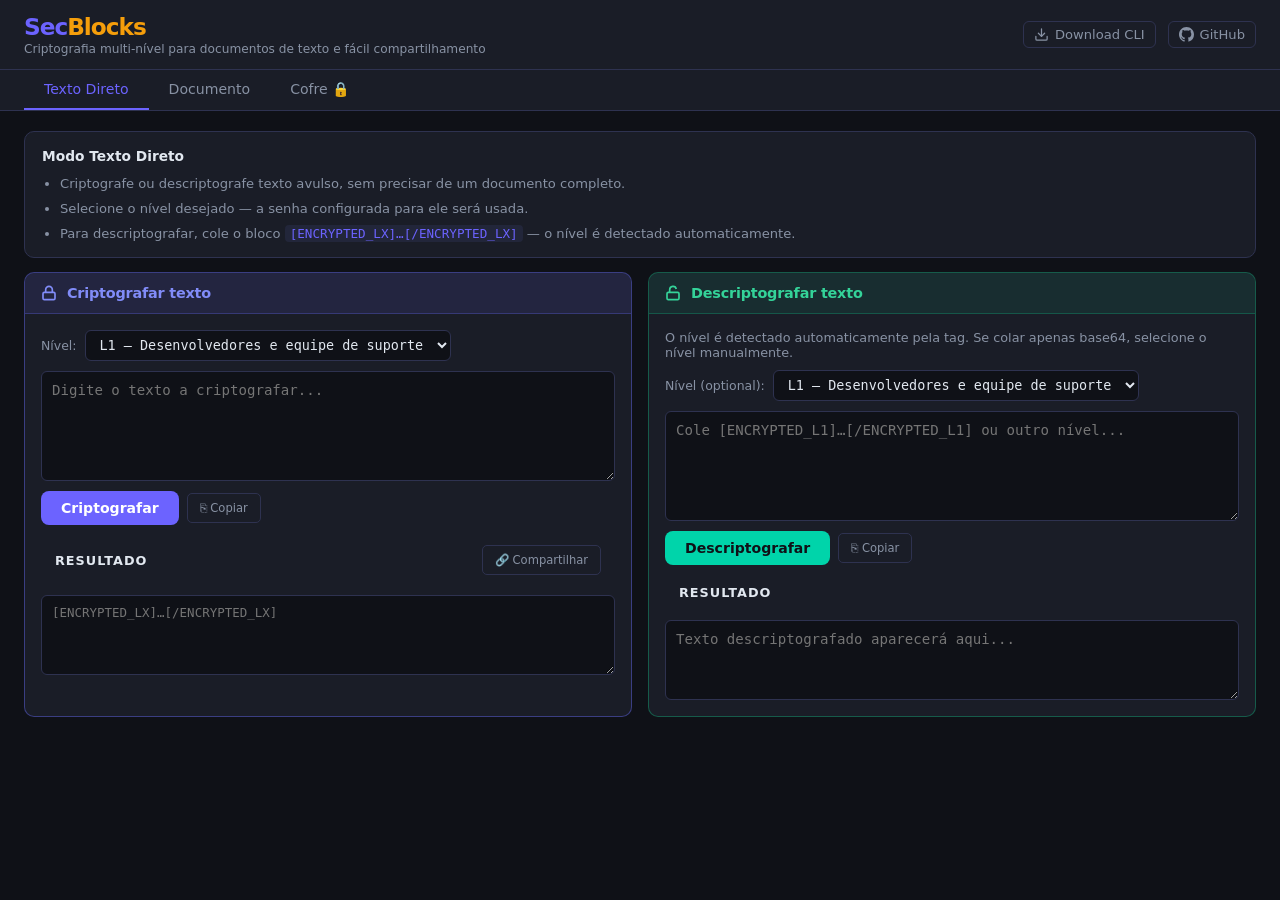
==== commit ba586b41: "update index tagline" ====
--- a/index.html
+++ b/index.html
@@ -28,7 +28,7 @@
 <header>
   <div>
     <div class="logo"><span class="sec">Sec</span><span class="blocks">Blocks</span></div>
-    <div class="tagline">Criptografia multi-nível para documentos de texto</div>
+    <div class="tagline">Criptografia multi-nível para documentos de texto e fácil compartilhamento</div>
   </div>
   <div class="header-links">
     <a class="desktop-only" href="https://github.com/ricardojlrufino/SecBlocks/releases" target="_blank" rel="noopener">
